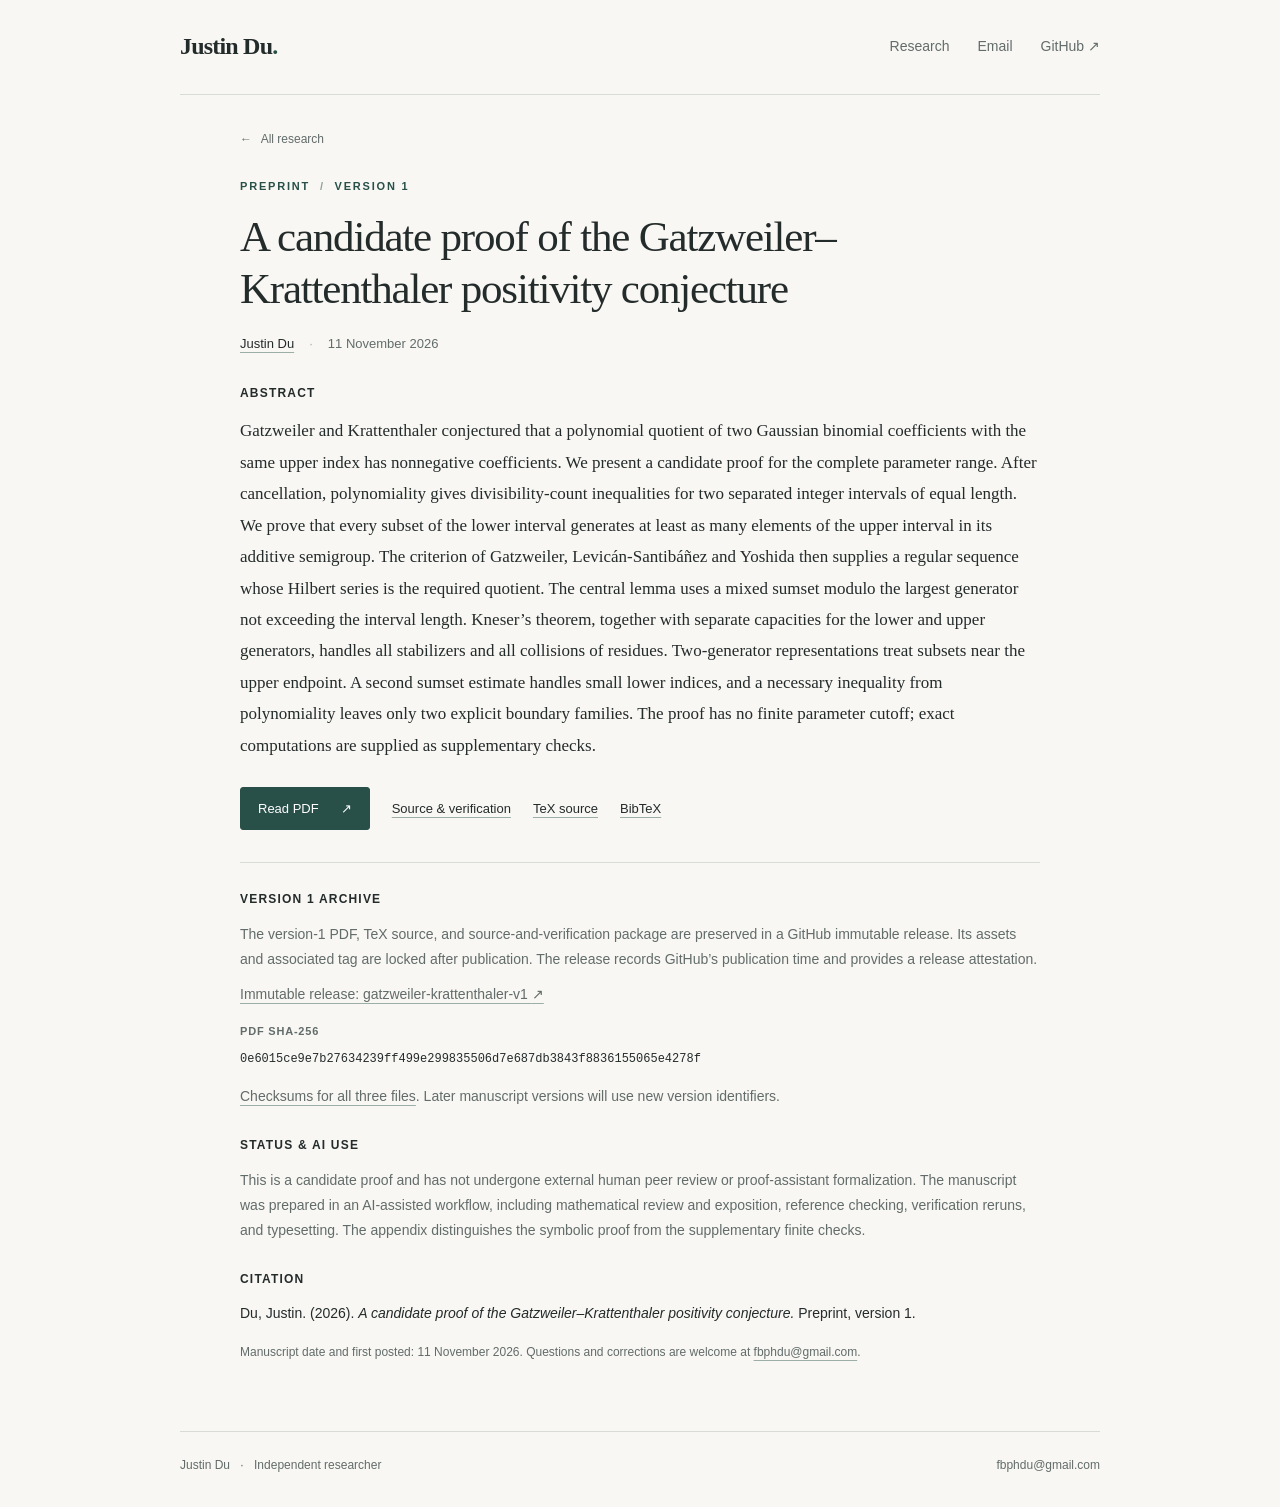
==== papers/gatzweiler-krattenthaler/index.html @ 6dd972c8 "Publish Gatzweiler-Krattenthaler preprint v1 and archive links" ====
<!doctype html>
<html lang="en">
<head>
  <meta charset="utf-8">
  <meta name="viewport" content="width=device-width, initial-scale=1">
  <title>A candidate proof of the Gatzweiler-Krattenthaler positivity conjecture | Justin Du</title>
  <meta name="description" content="A candidate full-range proof of the Gatzweiler-Krattenthaler positivity conjecture by Justin Du, using mixed sumsets and a semigroup criterion. Preprint, source, exact checks, and an immutable version-1 archive.">
  <meta name="author" content="Justin Du">
  <meta name="robots" content="index,follow">
  <meta name="theme-color" content="#f8f7f3">
  <link rel="canonical" href="https://zdoorr.github.io/papers/gatzweiler-krattenthaler/">
  <link rel="icon" href="/assets/favicon.svg" type="image/svg+xml">
  <link rel="stylesheet" href="/assets/style.css">
  <meta property="og:type" content="article">
  <meta property="og:title" content="A candidate proof of the Gatzweiler-Krattenthaler positivity conjecture | Justin Du">
  <meta property="og:description" content="A candidate full-range proof using mixed sumsets and a semigroup criterion. Read the preprint and access its immutable version-1 archive.">
  <meta property="og:url" content="https://zdoorr.github.io/papers/gatzweiler-krattenthaler/">
  <meta property="og:site_name" content="Justin Du">
  <meta name="twitter:card" content="summary">
  <meta name="citation_title" content="A candidate proof of the Gatzweiler-Krattenthaler positivity conjecture">
  <meta name="citation_author" content="Justin Du">
  <meta name="citation_publication_date" content="2026/11/11">
  <meta name="citation_online_date" content="2026/11/11">
  <meta name="citation_language" content="en">
  <meta name="citation_pdf_url" content="https://zdoorr.github.io/papers/gatzweiler-krattenthaler/Justin_Du_Gatzweiler_Krattenthaler_preprint_v1.pdf">
  <meta name="citation_abstract_html_url" content="https://zdoorr.github.io/papers/gatzweiler-krattenthaler/">
  <meta property="article:published_time" content="2026-11-11">
  <meta property="article:author" content="https://zdoorr.github.io/">
  <script type="application/ld+json">{"@context":"https://schema.org","@type":"ScholarlyArticle","@id":"https://zdoorr.github.io/papers/gatzweiler-krattenthaler/#paper","headline":"A candidate proof of the Gatzweiler-Krattenthaler positivity conjecture","name":"A candidate proof of the Gatzweiler-Krattenthaler positivity conjecture","url":"https://zdoorr.github.io/papers/gatzweiler-krattenthaler/","mainEntityOfPage":"https://zdoorr.github.io/papers/gatzweiler-krattenthaler/","author":{"@type":"Person","@id":"https://zdoorr.github.io/#person","name":"Justin Du","url":"https://zdoorr.github.io/"},"datePublished":"2026-11-11","dateModified":"2026-11-11","version":"1","inLanguage":"en","creativeWorkStatus":"Preprint","isAccessibleForFree":true,"sameAs":"https://github.com/zdoorr/zdoorr.github.io/releases/tag/gatzweiler-krattenthaler-v1","abstract":"Gatzweiler and Krattenthaler conjectured that a polynomial quotient of two Gaussian binomial coefficients with the same upper index has nonnegative coefficients. We present a candidate proof for the complete parameter range. After cancellation, polynomiality gives divisibility-count inequalities for two separated integer intervals of equal length. We prove that every subset of the lower interval generates at least as many elements of the upper interval in its additive semigroup. The criterion of Gatzweiler, Levicán-Santibáñez and Yoshida then supplies a regular sequence whose Hilbert series is the required quotient. The central lemma uses a mixed sumset modulo the largest generator not exceeding the interval length. Kneser's theorem, together with separate capacities for the lower and upper generators, handles all stabilizers and all collisions of residues. Two-generator representations treat subsets near the upper endpoint. A second sumset estimate handles small lower indices, and a necessary inequality from polynomiality leaves only two explicit boundary families. The proof has no finite parameter cutoff; exact computations are supplied as supplementary checks.","encoding":{"@type":"MediaObject","contentUrl":"https://zdoorr.github.io/papers/gatzweiler-krattenthaler/Justin_Du_Gatzweiler_Krattenthaler_preprint_v1.pdf","encodingFormat":"application/pdf"},"keywords":["Gatzweiler-Krattenthaler conjecture","Gaussian binomial coefficients","coefficientwise positivity","mixed sumsets","Kneser's theorem","Hilbert series"]}</script>
</head>
<body class="paper-page">
  <a class="skip-link" href="#main">Skip to content</a>
  <header class="site-header shell">
    <a class="wordmark" href="/" aria-label="Justin Du home">Justin Du<span class="wordmark-dot" aria-hidden="true">.</span></a>
    <nav aria-label="Main navigation">
      <a href="/#research">Research</a>
      <a href="mailto:fbphdu@gmail.com">Email</a>
      <a href="https://github.com/zdoorr" rel="me">GitHub <span aria-hidden="true">↗</span></a>
    </nav>
  </header>
  <main id="main" class="shell paper-main">
    <a class="back-link" href="/#research"><span aria-hidden="true">←</span> All research</a>
    <article aria-labelledby="paper-title">
      <header class="article-header">
        <p class="eyebrow">Preprint <span aria-hidden="true">/</span> Version 1</p>
        <h1 id="paper-title">A candidate proof of the Gatzweiler–Krattenthaler positivity conjecture</h1>
        <p class="article-byline"><a href="/" rel="author">Justin Du</a><span aria-hidden="true">·</span><time datetime="2026-11-11">11 November 2026</time></p>
      </header>

      <section class="abstract" aria-labelledby="abstract-heading">
        <h2 id="abstract-heading">Abstract</h2>
        <p>Gatzweiler and Krattenthaler conjectured that a polynomial quotient of two Gaussian binomial coefficients with the same upper index has nonnegative coefficients. We present a candidate proof for the complete parameter range. After cancellation, polynomiality gives divisibility-count inequalities for two separated integer intervals of equal length. We prove that every subset of the lower interval generates at least as many elements of the upper interval in its additive semigroup. The criterion of Gatzweiler, Levicán-Santibáñez and Yoshida then supplies a regular sequence whose Hilbert series is the required quotient. The central lemma uses a mixed sumset modulo the largest generator not exceeding the interval length. Kneser’s theorem, together with separate capacities for the lower and upper generators, handles all stabilizers and all collisions of residues. Two-generator representations treat subsets near the upper endpoint. A second sumset estimate handles small lower indices, and a necessary inequality from polynomiality leaves only two explicit boundary families. The proof has no finite parameter cutoff; exact computations are supplied as supplementary checks.</p>
      </section>

      <nav class="download-links" aria-label="Paper downloads">
        <a class="button" href="./Justin_Du_Gatzweiler_Krattenthaler_preprint_v1.pdf">Read PDF <span aria-hidden="true">↗</span></a>
        <a class="resource-link" href="./Justin_Du_Gatzweiler_Krattenthaler_preprint_v1_source.zip">Source &amp; verification</a>
        <a class="resource-link" href="./Justin_Du_Gatzweiler_Krattenthaler_preprint_v1.tex">TeX source</a>
        <a class="resource-link" href="./citation.bib">BibTeX</a>
      </nav>

      <section class="paper-note release-record" aria-labelledby="archive-heading">
        <h2 id="archive-heading">Version 1 archive</h2>
        <p>The version-1 PDF, TeX source, and source-and-verification package are preserved in a GitHub immutable release. Its assets and associated tag are locked after publication. The release records GitHub’s publication time and provides a release attestation.</p>
        <p><a href="https://github.com/zdoorr/zdoorr.github.io/releases/tag/gatzweiler-krattenthaler-v1">Immutable release: gatzweiler-krattenthaler-v1 <span aria-hidden="true">↗</span></a></p>
        <dl class="checksum-list">
          <dt>PDF SHA-256</dt>
          <dd><code>0e6015ce9e7b27634239ff499e299835506d7e687db3843f8836155065e4278f</code></dd>
        </dl>
        <p><a href="./SHA256SUMS.txt">Checksums for all three files</a>. Later manuscript versions will use new version identifiers.</p>
      </section>

      <section class="paper-note" aria-labelledby="status-heading">
        <h2 id="status-heading">Status &amp; AI use</h2>
        <p>This is a candidate proof and has not undergone external human peer review or proof-assistant formalization. The manuscript was prepared in an AI-assisted workflow, including mathematical review and exposition, reference checking, verification reruns, and typesetting. The appendix distinguishes the symbolic proof from the supplementary finite checks.</p>
      </section>

      <section class="citation-section" aria-labelledby="citation-heading">
        <h2 id="citation-heading">Citation</h2>
        <p class="citation-text">Du, Justin. (2026). <cite>A candidate proof of the Gatzweiler–Krattenthaler positivity conjecture.</cite> Preprint, version 1.</p>
        <p class="version-note">Manuscript date and first posted: 11 November 2026. Questions and corrections are welcome at <a href="mailto:fbphdu@gmail.com">fbphdu@gmail.com</a>.</p>
      </section>
    </article>
  </main>
  <footer class="site-footer shell">
    <p>Justin Du <span aria-hidden="true">·</span> Independent researcher</p>
    <a href="mailto:fbphdu@gmail.com">fbphdu@gmail.com</a>
  </footer>
</body>
</html>
---- assets/style.css ----
/* Justin Du — a small, readable research website. */
:root {
  --paper: #f8f7f3;
  --ink: #242b2b;
  --muted: #626c6a;
  --accent: #284f48;
  --line: #d8dcd5;
  --serif: Georgia, "Times New Roman", serif;
  --sans: -apple-system, BlinkMacSystemFont, "Segoe UI", sans-serif;
}
* { box-sizing: border-box; }
html { scroll-padding-top: 28px; }
body { margin: 0; background: var(--paper); color: var(--ink); font-family: var(--sans); font-size: 16px; line-height: 1.65; -webkit-font-smoothing: antialiased; }
a { color: inherit; text-decoration-color: #9daea8; text-underline-offset: 4px; }
a:hover { color: var(--accent); text-decoration-color: currentColor; }
a:focus-visible { outline: 2px solid var(--accent); outline-offset: 5px; border-radius: 2px; }
.shell { width: min(920px, calc(100% - 64px)); margin-inline: auto; }
.site-header { min-height: 95px; display: flex; align-items: center; justify-content: space-between; gap: 24px; border-bottom: 1px solid var(--line); }
.wordmark { font-family: var(--serif); font-size: 24px; font-weight: 700; letter-spacing: -.8px; text-decoration: none; white-space: nowrap; }
.wordmark-dot { color: var(--accent); }
.site-header nav { display: flex; gap: 28px; align-items: center; }
.site-header nav a { color: var(--muted); font-size: 14px; text-decoration: none; }
.site-header nav a:hover { color: var(--ink); }
.skip-link { position: fixed; top: -80px; left: 16px; z-index: 10; padding: 8px 14px; background: var(--ink); color: white; }
.skip-link:focus { top: 10px; color: white; }
.intro { padding: 91px 0 83px; max-width: 720px; }
.eyebrow { margin: 0 0 14px; font-size: 11px; line-height: 1.6; font-weight: 650; color: var(--accent); letter-spacing: 1.8px; text-transform: uppercase; }
.intro h1 { margin: 0 0 24px; font-family: var(--serif); font-size: clamp(52px, 7vw, 76px); font-weight: 400; letter-spacing: -3px; line-height: 1.08; }
.intro-bio { margin: 0 0 23px; max-width: 590px; font-size: 18px; line-height: 1.8; color: var(--muted); }
.intro-bio span { color: var(--ink); }
.text-link { display: inline-flex; align-items: center; gap: 17px; font-size: 14px; text-decoration: none; border-bottom: 1px solid #a5b6af; padding-bottom: 3px; }
.research-section { padding-bottom: 91px; }
.section-heading { display: flex; justify-content: space-between; align-items: baseline; padding-bottom: 19px; border-bottom: 1px solid var(--ink); }
.section-heading h2 { margin: 0; font-family: var(--serif); font-size: 29px; font-weight: 400; letter-spacing: -.5px; }
.section-heading > span { font-size: 12px; color: var(--muted); }
.paper-entry { display: grid; grid-template-columns: 90px minmax(0, 1fr); column-gap: 32px; padding: 31px 0 36px; border-bottom: 1px solid var(--line); }
.paper-year { padding-top: 3px; color: var(--muted); font-size: 14px; }
.paper-label { margin: 0 0 9px; font-size: 11px; letter-spacing: 1px; text-transform: uppercase; color: var(--accent); }
.paper-label span, .eyebrow span { padding: 0 5px; opacity: .5; }
.paper-entry h3 { margin: 0 0 15px; font-family: var(--serif); font-size: clamp(24px, 3vw, 30px); font-weight: 400; line-height: 1.32; letter-spacing: -.5px; }
.paper-entry h3 a { text-decoration: none; }
.paper-summary { margin: 0 0 9px; max-width: 650px; color: var(--muted); font-size: 15px; line-height: 1.8; }
.paper-status { margin: 0; font-size: 12px; color: var(--muted); }
.paper-actions { display: flex; align-items: center; flex-wrap: wrap; gap: 17px 25px; margin-top: 25px; }
.button { display: inline-flex; align-items: center; justify-content: center; gap: 22px; min-height: 43px; padding: 10px 17px; background: var(--accent); color: white; border: 1px solid var(--accent); border-radius: 3px; font-size: 13px; line-height: 1.5; text-decoration: none; }
.button:hover { background: #1b3c36; border-color: #1b3c36; color: white; }
.resource-link { font-size: 13px; white-space: nowrap; }
.file-detail { margin-left: 5px; color: var(--muted); font-size: 11px; }
.site-footer { display: flex; align-items: center; justify-content: space-between; gap: 20px; border-top: 1px solid var(--line); padding-block: 24px 31px; font-size: 12px; color: var(--muted); }
.site-footer p { margin: 0; }
.site-footer p span { padding: 0 7px; }
.site-footer > a { text-decoration: none; }
.paper-main { max-width: 800px; padding-top: 30px; padding-bottom: 68px; }
.back-link { font-size: 12px; color: var(--muted); text-decoration: none; }
.back-link span { padding-right: 6px; }
.article-header { padding-top: 27px; }
.article-header .eyebrow { margin-bottom: 15px; }
.article-header h1 { font-family: var(--serif); margin: 0 0 19px; font-size: clamp(32px, 4.1vw, 43px); font-weight: 400; line-height: 1.2; letter-spacing: -1.2px; }
.article-byline { display: flex; flex-wrap: wrap; align-items: center; gap: 15px; font-size: 13px; color: var(--muted); margin: 0 0 29px; }
.article-byline a { color: var(--ink); }
.article-byline > span { opacity: .5; }
.abstract h2, .paper-note h2, .citation-section h2 { font-size: 12px; font-weight: 650; margin: 0 0 12px; text-transform: uppercase; letter-spacing: 1.2px; }
.abstract p { font-family: var(--serif); font-size: 17px; line-height: 1.85; margin: 0; }
.download-links { display: flex; align-items: center; flex-wrap: wrap; gap: 22px; padding: 26px 0 32px; border-bottom: 1px solid var(--line); }
.paper-note { padding-top: 27px; }
.paper-note p, .citation-section p { font-size: 14px; color: var(--muted); line-height: 1.8; margin: 0; }
.release-record p + p { margin-top: 10px; }
.checksum-list { margin: 14px 0; }
.checksum-list dt { font-size: 11px; font-weight: 650; color: var(--muted); letter-spacing: .8px; }
.checksum-list dd { margin: 4px 0 0; }
.checksum-list code { font-size: 12px; overflow-wrap: anywhere; }
.citation-section { padding-top: 26px; }
.citation-section .citation-text { color: var(--ink); }
.citation-section .version-note { margin-top: 15px; font-size: 12px; }
@media (max-width: 600px) {
  .shell { width: calc(100% - 40px); }
  .site-header { min-height: 78px; gap: 16px; }
  .wordmark { font-size: 22px; }
  .site-header nav { gap: 17px; }
  .site-header nav a { font-size: 12px; }
  .intro { padding: 61px 0 58px; }
  .intro h1 { letter-spacing: -2px; margin-bottom: 23px; }
  .intro-bio { font-size: 16px; }
  .research-section { padding-bottom: 60px; }
  .paper-entry { grid-template-columns: 1fr; padding-top: 24px; gap: 11px; }
  .paper-year { font-size: 12px; padding: 0; }
  .paper-entry h3 { font-size: 25px; }
  .paper-actions { gap: 16px 21px; }
  .site-footer { align-items: flex-start; flex-direction: column; gap: 6px; padding-top: 21px; }
  .paper-main { padding-top: 25px; padding-bottom: 48px; }
  .article-header { padding-top: 25px; }
  .article-header h1 { font-size: 33px; letter-spacing: -.8px; }
  .abstract p { font-size: 16px; line-height: 1.85; }
  .download-links { gap: 18px; }
}
@media print {
  body { background: white; font-size: 11pt; }
  .site-header nav, .skip-link, .back-link, .download-links, .site-footer { display: none; }
  .shell { width: 100%; max-width: none; }
  .site-header { min-height: 45px; }
  .intro { padding: 30px 0; }
  .paper-main { padding-top: 0; }
  a { color: black; }
}
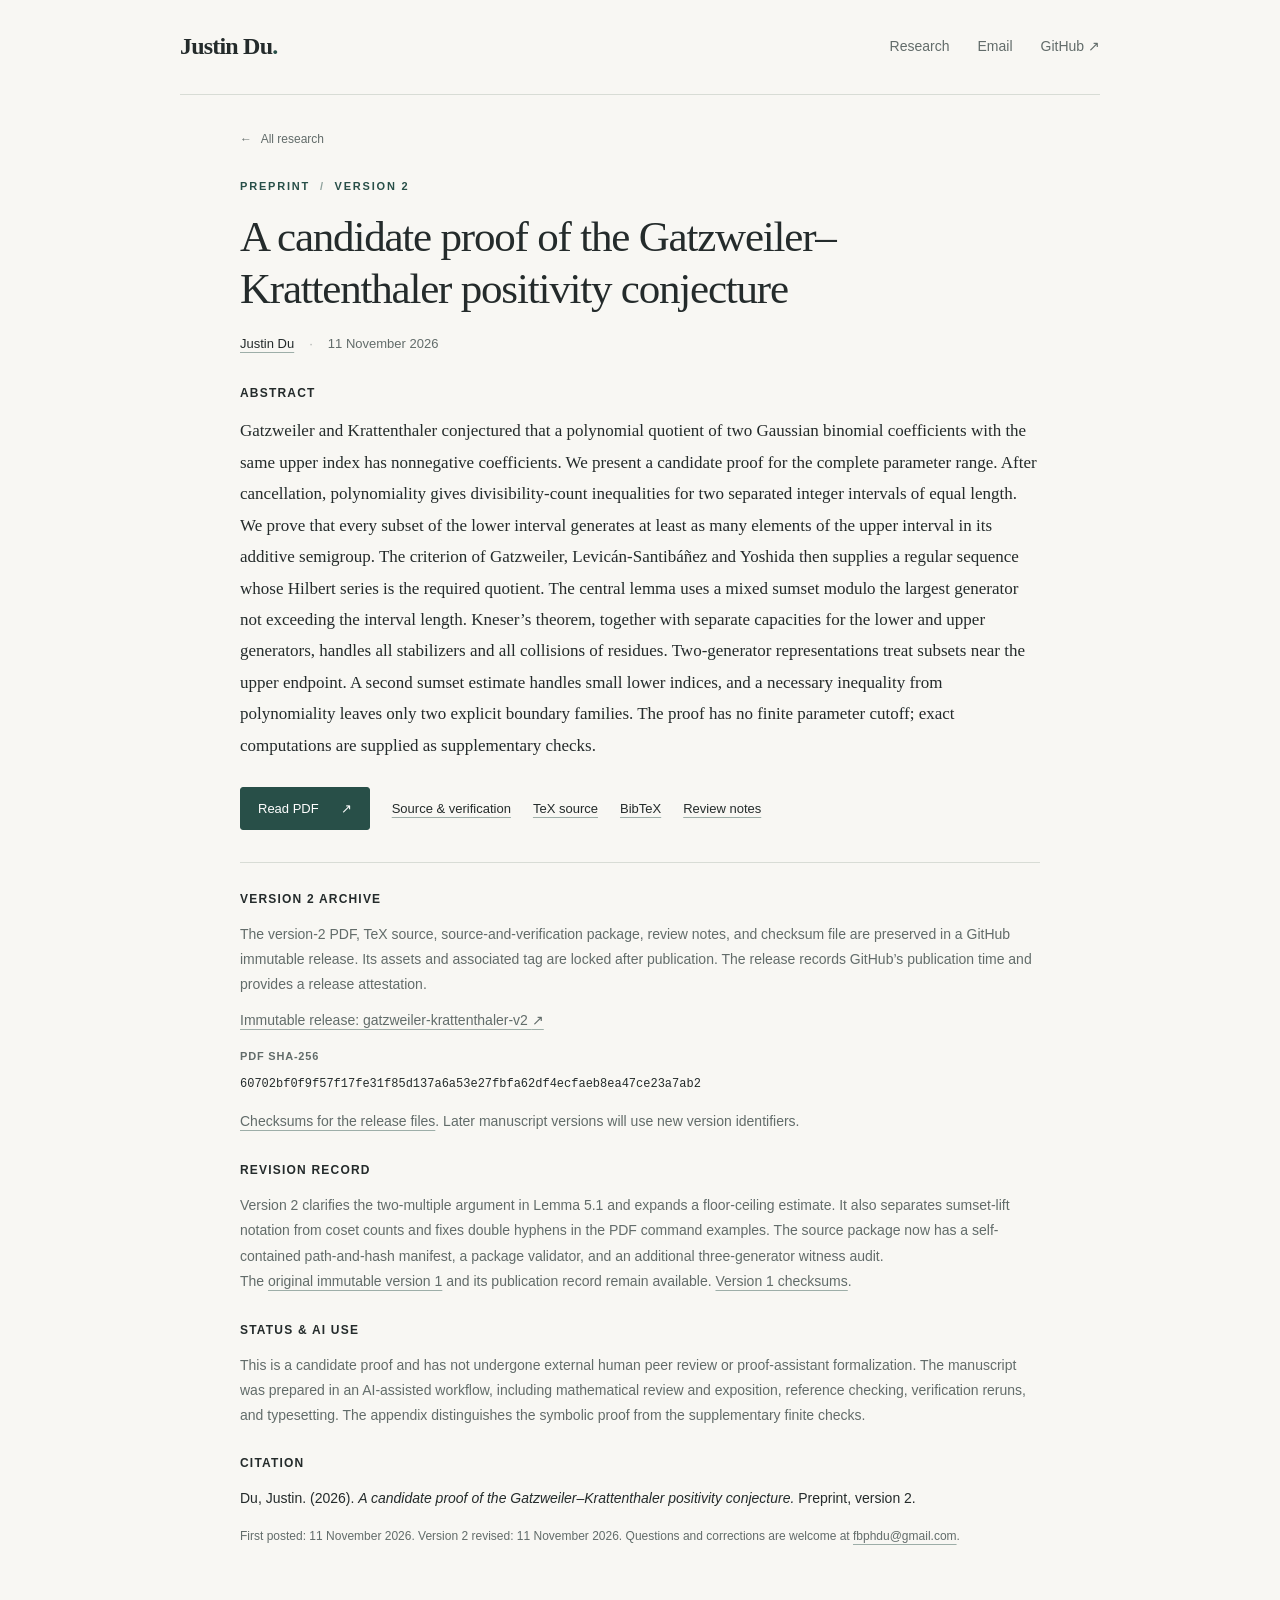
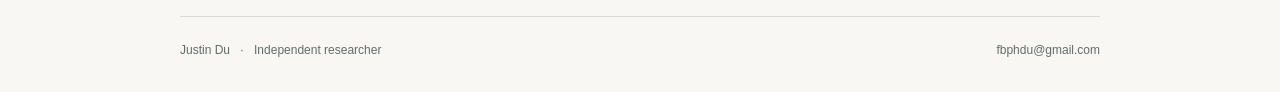
==== commit 0cacc986: "Clarify GK proof and publish self-contained v2 materials" ====
--- a/papers/gatzweiler-krattenthaler/index.html
+++ b/papers/gatzweiler-krattenthaler/index.html
@@ -4,7 +4,7 @@
   <meta charset="utf-8">
   <meta name="viewport" content="width=device-width, initial-scale=1">
   <title>A candidate proof of the Gatzweiler-Krattenthaler positivity conjecture | Justin Du</title>
-  <meta name="description" content="A candidate full-range proof of the Gatzweiler-Krattenthaler positivity conjecture by Justin Du, using mixed sumsets and a semigroup criterion. Preprint, source, exact checks, and an immutable version-1 archive.">
+  <meta name="description" content="A candidate full-range proof of the Gatzweiler-Krattenthaler positivity conjecture by Justin Du, using mixed sumsets and a semigroup criterion. Preprint, source, exact checks, and an immutable version-2 archive.">
   <meta name="author" content="Justin Du">
   <meta name="robots" content="index,follow">
   <meta name="theme-color" content="#f8f7f3">
@@ -13,7 +13,7 @@
   <link rel="stylesheet" href="/assets/style.css">
   <meta property="og:type" content="article">
   <meta property="og:title" content="A candidate proof of the Gatzweiler-Krattenthaler positivity conjecture | Justin Du">
-  <meta property="og:description" content="A candidate full-range proof using mixed sumsets and a semigroup criterion. Read the preprint and access its immutable version-1 archive.">
+  <meta property="og:description" content="A candidate full-range proof using mixed sumsets and a semigroup criterion. Read the preprint and access its immutable version-2 archive.">
   <meta property="og:url" content="https://zdoorr.github.io/papers/gatzweiler-krattenthaler/">
   <meta property="og:site_name" content="Justin Du">
   <meta name="twitter:card" content="summary">
@@ -22,11 +22,11 @@
   <meta name="citation_publication_date" content="2026/11/11">
   <meta name="citation_online_date" content="2026/11/11">
   <meta name="citation_language" content="en">
-  <meta name="citation_pdf_url" content="https://zdoorr.github.io/papers/gatzweiler-krattenthaler/Justin_Du_Gatzweiler_Krattenthaler_preprint_v1.pdf">
+  <meta name="citation_pdf_url" content="https://zdoorr.github.io/papers/gatzweiler-krattenthaler/Justin_Du_Gatzweiler_Krattenthaler_preprint_v2.pdf">
   <meta name="citation_abstract_html_url" content="https://zdoorr.github.io/papers/gatzweiler-krattenthaler/">
   <meta property="article:published_time" content="2026-11-11">
   <meta property="article:author" content="https://zdoorr.github.io/">
-  <script type="application/ld+json">{"@context":"https://schema.org","@type":"ScholarlyArticle","@id":"https://zdoorr.github.io/papers/gatzweiler-krattenthaler/#paper","headline":"A candidate proof of the Gatzweiler-Krattenthaler positivity conjecture","name":"A candidate proof of the Gatzweiler-Krattenthaler positivity conjecture","url":"https://zdoorr.github.io/papers/gatzweiler-krattenthaler/","mainEntityOfPage":"https://zdoorr.github.io/papers/gatzweiler-krattenthaler/","author":{"@type":"Person","@id":"https://zdoorr.github.io/#person","name":"Justin Du","url":"https://zdoorr.github.io/"},"datePublished":"2026-11-11","dateModified":"2026-11-11","version":"1","inLanguage":"en","creativeWorkStatus":"Preprint","isAccessibleForFree":true,"sameAs":"https://github.com/zdoorr/zdoorr.github.io/releases/tag/gatzweiler-krattenthaler-v1","abstract":"Gatzweiler and Krattenthaler conjectured that a polynomial quotient of two Gaussian binomial coefficients with the same upper index has nonnegative coefficients. We present a candidate proof for the complete parameter range. After cancellation, polynomiality gives divisibility-count inequalities for two separated integer intervals of equal length. We prove that every subset of the lower interval generates at least as many elements of the upper interval in its additive semigroup. The criterion of Gatzweiler, Levicán-Santibáñez and Yoshida then supplies a regular sequence whose Hilbert series is the required quotient. The central lemma uses a mixed sumset modulo the largest generator not exceeding the interval length. Kneser's theorem, together with separate capacities for the lower and upper generators, handles all stabilizers and all collisions of residues. Two-generator representations treat subsets near the upper endpoint. A second sumset estimate handles small lower indices, and a necessary inequality from polynomiality leaves only two explicit boundary families. The proof has no finite parameter cutoff; exact computations are supplied as supplementary checks.","encoding":{"@type":"MediaObject","contentUrl":"https://zdoorr.github.io/papers/gatzweiler-krattenthaler/Justin_Du_Gatzweiler_Krattenthaler_preprint_v1.pdf","encodingFormat":"application/pdf"},"keywords":["Gatzweiler-Krattenthaler conjecture","Gaussian binomial coefficients","coefficientwise positivity","mixed sumsets","Kneser's theorem","Hilbert series"]}</script>
+  <script type="application/ld+json">{"@context":"https://schema.org","@type":"ScholarlyArticle","@id":"https://zdoorr.github.io/papers/gatzweiler-krattenthaler/#paper","headline":"A candidate proof of the Gatzweiler-Krattenthaler positivity conjecture","name":"A candidate proof of the Gatzweiler-Krattenthaler positivity conjecture","url":"https://zdoorr.github.io/papers/gatzweiler-krattenthaler/","mainEntityOfPage":"https://zdoorr.github.io/papers/gatzweiler-krattenthaler/","author":{"@type":"Person","@id":"https://zdoorr.github.io/#person","name":"Justin Du","url":"https://zdoorr.github.io/"},"datePublished":"2026-11-11","dateModified":"2026-11-11","version":"2","inLanguage":"en","creativeWorkStatus":"Preprint","isAccessibleForFree":true,"sameAs":"https://github.com/zdoorr/zdoorr.github.io/releases/tag/gatzweiler-krattenthaler-v2","abstract":"Gatzweiler and Krattenthaler conjectured that a polynomial quotient of two Gaussian binomial coefficients with the same upper index has nonnegative coefficients. We present a candidate proof for the complete parameter range. After cancellation, polynomiality gives divisibility-count inequalities for two separated integer intervals of equal length. We prove that every subset of the lower interval generates at least as many elements of the upper interval in its additive semigroup. The criterion of Gatzweiler, Levicán-Santibáñez and Yoshida then supplies a regular sequence whose Hilbert series is the required quotient. The central lemma uses a mixed sumset modulo the largest generator not exceeding the interval length. Kneser's theorem, together with separate capacities for the lower and upper generators, handles all stabilizers and all collisions of residues. Two-generator representations treat subsets near the upper endpoint. A second sumset estimate handles small lower indices, and a necessary inequality from polynomiality leaves only two explicit boundary families. The proof has no finite parameter cutoff; exact computations are supplied as supplementary checks.","encoding":{"@type":"MediaObject","contentUrl":"https://zdoorr.github.io/papers/gatzweiler-krattenthaler/Justin_Du_Gatzweiler_Krattenthaler_preprint_v2.pdf","encodingFormat":"application/pdf"},"keywords":["Gatzweiler-Krattenthaler conjecture","Gaussian binomial coefficients","coefficientwise positivity","mixed sumsets","Kneser's theorem","Hilbert series"]}</script>
 </head>
 <body class="paper-page">
   <a class="skip-link" href="#main">Skip to content</a>
@@ -42,7 +42,7 @@
     <a class="back-link" href="/#research"><span aria-hidden="true">←</span> All research</a>
     <article aria-labelledby="paper-title">
       <header class="article-header">
-        <p class="eyebrow">Preprint <span aria-hidden="true">/</span> Version 1</p>
+        <p class="eyebrow">Preprint <span aria-hidden="true">/</span> Version 2</p>
         <h1 id="paper-title">A candidate proof of the Gatzweiler–Krattenthaler positivity conjecture</h1>
         <p class="article-byline"><a href="/" rel="author">Justin Du</a><span aria-hidden="true">·</span><time datetime="2026-11-11">11 November 2026</time></p>
       </header>
@@ -53,21 +53,28 @@
       </section>
 
       <nav class="download-links" aria-label="Paper downloads">
-        <a class="button" href="./Justin_Du_Gatzweiler_Krattenthaler_preprint_v1.pdf">Read PDF <span aria-hidden="true">↗</span></a>
-        <a class="resource-link" href="./Justin_Du_Gatzweiler_Krattenthaler_preprint_v1_source.zip">Source &amp; verification</a>
-        <a class="resource-link" href="./Justin_Du_Gatzweiler_Krattenthaler_preprint_v1.tex">TeX source</a>
+        <a class="button" href="./Justin_Du_Gatzweiler_Krattenthaler_preprint_v2.pdf">Read PDF <span aria-hidden="true">↗</span></a>
+        <a class="resource-link" href="./Justin_Du_Gatzweiler_Krattenthaler_preprint_v2_source.zip">Source &amp; verification</a>
+        <a class="resource-link" href="./Justin_Du_Gatzweiler_Krattenthaler_preprint_v2.tex">TeX source</a>
         <a class="resource-link" href="./citation.bib">BibTeX</a>
+        <a class="resource-link" href="./Justin_Du_Gatzweiler_Krattenthaler_preprint_v2_review.txt">Review notes</a>
       </nav>
 
       <section class="paper-note release-record" aria-labelledby="archive-heading">
-        <h2 id="archive-heading">Version 1 archive</h2>
-        <p>The version-1 PDF, TeX source, and source-and-verification package are preserved in a GitHub immutable release. Its assets and associated tag are locked after publication. The release records GitHub’s publication time and provides a release attestation.</p>
-        <p><a href="https://github.com/zdoorr/zdoorr.github.io/releases/tag/gatzweiler-krattenthaler-v1">Immutable release: gatzweiler-krattenthaler-v1 <span aria-hidden="true">↗</span></a></p>
+        <h2 id="archive-heading">Version 2 archive</h2>
+        <p>The version-2 PDF, TeX source, source-and-verification package, review notes, and checksum file are preserved in a GitHub immutable release. Its assets and associated tag are locked after publication. The release records GitHub’s publication time and provides a release attestation.</p>
+        <p><a href="https://github.com/zdoorr/zdoorr.github.io/releases/tag/gatzweiler-krattenthaler-v2">Immutable release: gatzweiler-krattenthaler-v2 <span aria-hidden="true">↗</span></a></p>
         <dl class="checksum-list">
           <dt>PDF SHA-256</dt>
-          <dd><code>0e6015ce9e7b27634239ff499e299835506d7e687db3843f8836155065e4278f</code></dd>
+          <dd><code>60702bf0f9f57f17fe31f85d137a6a53e27fbfa62df4ecfaeb8ea47ce23a7ab2</code></dd>
         </dl>
-        <p><a href="./SHA256SUMS.txt">Checksums for all three files</a>. Later manuscript versions will use new version identifiers.</p>
+        <p><a href="./SHA256SUMS.txt">Checksums for the release files</a>. Later manuscript versions will use new version identifiers.</p>
+      </section>
+
+      <section class="paper-note" aria-labelledby="revision-heading">
+        <h2 id="revision-heading">Revision record</h2>
+        <p>Version 2 clarifies the two-multiple argument in Lemma 5.1 and expands a floor-ceiling estimate. It also separates sumset-lift notation from coset counts and fixes double hyphens in the PDF command examples. The source package now has a self-contained path-and-hash manifest, a package validator, and an additional three-generator witness audit.</p>
+        <p>The <a href="https://github.com/zdoorr/zdoorr.github.io/releases/tag/gatzweiler-krattenthaler-v1">original immutable version 1</a> and its publication record remain available. <a href="./SHA256SUMS-v1.txt">Version 1 checksums</a>.</p>
       </section>
 
       <section class="paper-note" aria-labelledby="status-heading">
@@ -77,8 +84,8 @@
 
       <section class="citation-section" aria-labelledby="citation-heading">
         <h2 id="citation-heading">Citation</h2>
-        <p class="citation-text">Du, Justin. (2026). <cite>A candidate proof of the Gatzweiler–Krattenthaler positivity conjecture.</cite> Preprint, version 1.</p>
-        <p class="version-note">Manuscript date and first posted: 11 November 2026. Questions and corrections are welcome at <a href="mailto:fbphdu@gmail.com">fbphdu@gmail.com</a>.</p>
+        <p class="citation-text">Du, Justin. (2026). <cite>A candidate proof of the Gatzweiler–Krattenthaler positivity conjecture.</cite> Preprint, version 2.</p>
+        <p class="version-note">First posted: 11 November 2026. Version 2 revised: 11 November 2026. Questions and corrections are welcome at <a href="mailto:fbphdu@gmail.com">fbphdu@gmail.com</a>.</p>
       </section>
     </article>
   </main>
